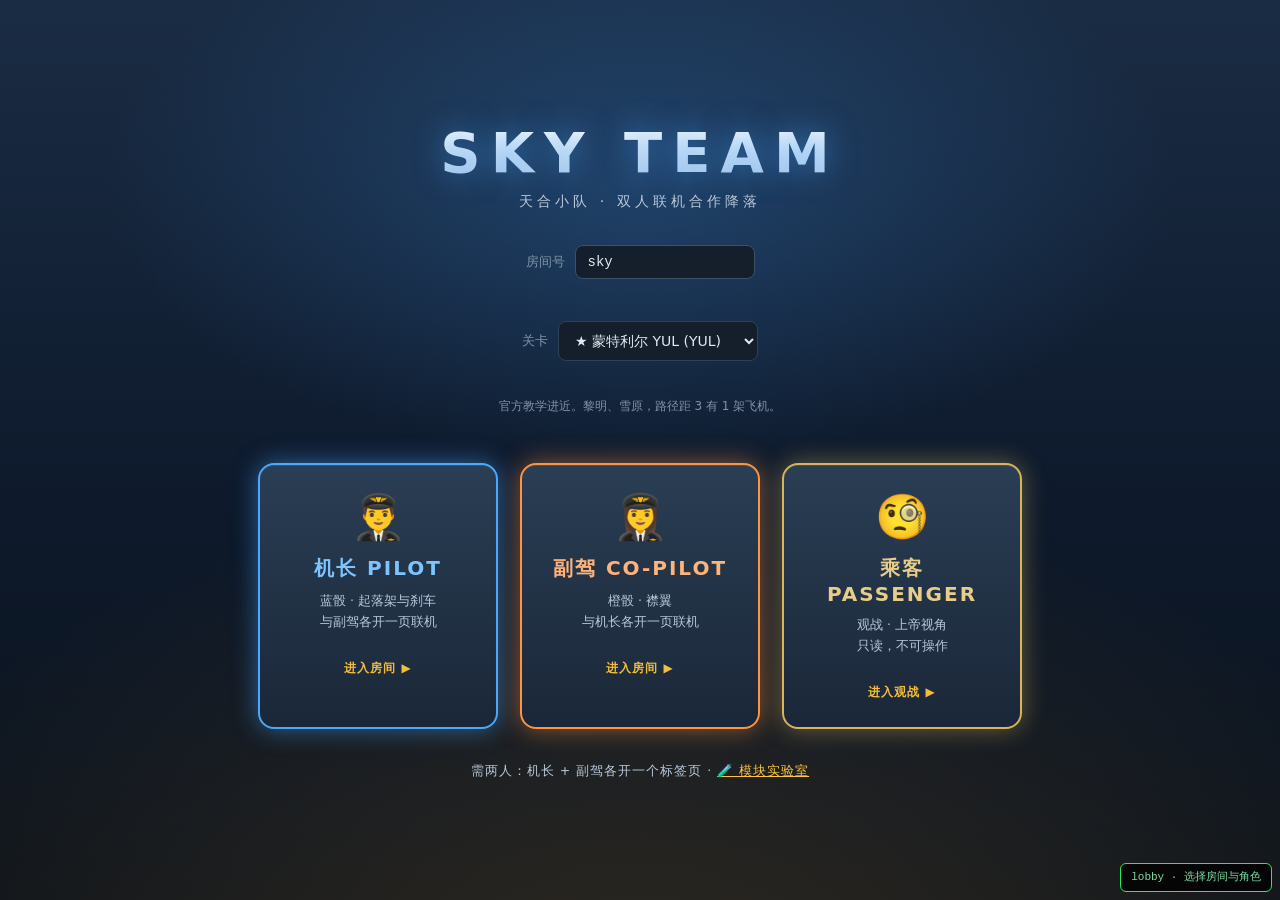
==== index.html @ fea075f3 "修复咖啡修正按钮换行，新增各模块 UI 预览页 咖啡预览条改为 flex 同行布局；test/modules 提供 9 个模块预留预览与索引，航道测试迁入 traffic 页面。  Co-author" ====
<!DOCTYPE html>
<html lang="zh-CN">
<head>
<meta charset="UTF-8">
<meta name="viewport" content="width=device-width, initial-scale=1.0">
<title>天合小队 Sky Team · Web 联机</title>
<style>
  /* ============================================================
     天合小队 Sky Team —— 驾驶舱仪表风格（深色）
     ============================================================ */
  * { box-sizing: border-box; margin: 0; padding: 0; }
  :root {
    --bg0: #0c141d;          /* 页面底色 */
    --bg1: #141f2b;          /* 面板底色 */
    --bg2: #1b2a39;          /* 凹槽/仪表底 */
    --bg3: #243545;          /* 凸起 */
    --edge: #2e4155;         /* 面板边框 */
    --edge-hi: #3c5269;
    --text: #dfe9f2;
    --dim: #8193a5;
    --blue: #4aa8ff;   --blue-glow: rgba(74,168,255,.45);
    --orange: #ff9440; --orange-glow: rgba(255,148,64,.45);
    --green: #3ddc84;  --green-glow: rgba(61,220,132,.5);
    --red: #ff5a5a;    --red-glow: rgba(255,90,90,.45);
    --amber: #ffc53d;
    --sky: #2f6fb2; --ground: #7a5c33;
    --mono: "SF Mono", "JetBrains Mono", Menlo, Consolas, "Courier New", monospace;
  }
  html, body { height: 100%; }
  body {
    font-family: system-ui, -apple-system, "PingFang SC", "Hiragino Sans GB", "Microsoft YaHei", sans-serif;
    background: radial-gradient(120% 90% at 50% 0%, #16222f 0%, var(--bg0) 60%);
    color: var(--text); min-width: 1220px; font-size: 14px; overflow: hidden;
  }
  #app { display: flex; flex-direction: column; height: 100vh; }

  button {
    font: inherit; cursor: pointer; border-radius: 8px; padding: 6px 12px;
    border: 1px solid var(--edge-hi); background: var(--bg3); color: var(--text);
    transition: filter .15s, box-shadow .15s;
  }
  button:hover { filter: brightness(1.12); }
  button:disabled { opacity: .4; cursor: not-allowed; }
  .btn-primary { background: linear-gradient(180deg, #3b5c80, #28405c); border-color: #4d7aab; box-shadow: 0 0 8px rgba(74,168,255,.25); }
  .btn-ok { background: linear-gradient(180deg, #1e6b44, #154d30); border-color: #2ea86b; box-shadow: 0 0 8px var(--green-glow); }
  .btn-warn { background: linear-gradient(180deg, #7a3d28, #5c2b1a); border-color: #b35a38; }

  /* ============ 开始界面 ============ */
  #lobby-screen .room-row {
    display: flex; align-items: center; gap: 10px; margin-bottom: 8px;
  }
  #lobby-screen .room-row label { color: var(--dim); font-size: 13px; }
  #lobby-screen .room-row input {
    font: inherit; padding: 8px 12px; border-radius: 8px; border: 1px solid var(--edge-hi);
    background: var(--bg1); color: var(--text); width: 180px; font-family: var(--mono);
  }
  #lobby-screen {
    position: fixed; inset: 0; z-index: 100; display: flex; flex-direction: column;
    align-items: center; justify-content: center; gap: 34px;
    background:
      radial-gradient(60% 45% at 50% 20%, rgba(47,111,178,.4), transparent 70%),
      radial-gradient(120% 100% at 50% 115%, rgba(122,92,51,.35), transparent 60%),
      linear-gradient(180deg, #1a2c44 0%, #0e1a2c 55%, #0a1119 100%);
  }
  #lobby-screen .logo { text-align: center; user-select: none; }
  #lobby-screen .logo h1 {
    font-size: 56px; letter-spacing: 10px; font-weight: 900;
    color: #ffffff;
    background: linear-gradient(180deg, #ffffff, #9fc4e8);
    -webkit-background-clip: text; background-clip: text;
    -webkit-text-fill-color: transparent;
    text-shadow: 0 0 30px rgba(74,168,255,.5);
  }
  #lobby-screen .logo .sub { color: #b8c8da; letter-spacing: 4px; margin-top: 8px; font-size: 14px; }
  .role-cards { display: flex; gap: 22px; }
  .role-card {
    width: 240px; padding: 26px 20px; border-radius: 16px; text-align: center; cursor: pointer;
    background: linear-gradient(180deg, #2a3e54, #1a2738); border: 2px solid #4a6680;
    box-shadow: inset 0 1px 0 rgba(255,255,255,.1), 0 12px 30px rgba(0,0,0,.5);
    transition: transform .15s, border-color .15s, box-shadow .15s;
  }
  .role-card:hover { transform: translateY(-4px); }
  .role-card.pilot { border-color: var(--blue); box-shadow: 0 0 24px rgba(74,168,255,.5), inset 0 1px 0 rgba(255,255,255,.1); }
  .role-card.copilot { border-color: var(--orange); box-shadow: 0 0 24px rgba(255,148,64,.5), inset 0 1px 0 rgba(255,255,255,.1); }
  .role-card.passenger { border-color: #d8b45a; box-shadow: 0 0 24px rgba(216,180,90,.45), inset 0 1px 0 rgba(255,255,255,.1); }
  .role-card .icon { font-size: 44px; margin-bottom: 12px; }
  .role-card .rname { font-size: 20px; font-weight: 800; letter-spacing: 2px; }
  .role-card.pilot .rname { color: #7cc4ff; } .role-card.copilot .rname { color: #ffb27a; } .role-card.passenger .rname { color: #e8cd8a; }
  .role-card .duty { font-size: 12.5px; color: #b8c8da; margin-top: 8px; line-height: 1.7; min-height: 58px; }
  .role-card .enter { margin-top: 12px; font-size: 12px; color: var(--amber); opacity: .95; letter-spacing: 1px; font-weight: 700; }
  #lobby-screen .tip { color: #b8c8da; font-size: 12.5px; letter-spacing: 1px; }
  .err-box {
    position: fixed; left: 20px; right: 20px; bottom: 20px; z-index: 400;
    background: #3a1a1a; border: 2px solid #ff5a5a; color: #ffe2e2; border-radius: 10px;
    padding: 14px 18px; font-family: var(--mono); font-size: 13px; line-height: 1.6;
    box-shadow: 0 8px 24px rgba(0,0,0,.6);
  }

  /* ============ 顶栏 ============ */
  header.topbar {
    display: flex; align-items: center; gap: 8px; flex-wrap: wrap;
    padding: 6px 12px; background: linear-gradient(180deg, var(--bg2), var(--bg1));
    border-bottom: 2px solid var(--edge); position: relative; z-index: 5;
  }
  header.topbar h1 { font-size: 15px; letter-spacing: 2px; margin-right: 6px; }
  header.topbar h1 small { font-weight: normal; color: var(--dim); font-size: 11px; margin-left: 6px; letter-spacing: 0; }
  .chip {
    display: inline-flex; align-items: center; gap: 5px;
    background: var(--bg2); border: 1px solid var(--edge); border-radius: 6px;
    padding: 2px 9px; font-size: 12.5px; white-space: nowrap; color: var(--dim);
  }
  .chip b { font-size: 14px; color: var(--text); font-family: var(--mono); }
  .chip .warn { color: var(--red); }
  .id-switch { display: flex; gap: 4px; margin-left: auto; }
  .id-switch button { padding: 3px 10px; font-size: 12px; border-radius: 6px; }
  .id-switch button.active { box-shadow: 0 0 10px var(--blue-glow); border-color: var(--blue); color: var(--blue); font-weight: 700; }
  .id-switch button.active.co { box-shadow: 0 0 10px var(--orange-glow); border-color: var(--orange); color: var(--orange); }
  .id-switch button.active.pa { box-shadow: 0 0 10px rgba(216,180,90,.4); border-color: #d8b45a; color: #e8cd8a; }

  /* ============ 主区域 ============ */
  main { flex: 1; display: flex; gap: 10px; padding: 10px; min-height: 0; }
  .panel {
    width: 318px; min-width: 318px; border-radius: 14px; overflow-y: auto;
    background: linear-gradient(180deg, var(--bg2), var(--bg1));
    border: 1px solid var(--edge); box-shadow: inset 0 1px 0 rgba(255,255,255,.05), 0 4px 16px rgba(0,0,0,.35);
    padding: 12px; display: flex; flex-direction: column; gap: 9px;
  }
  .panel h2 { font-size: 14px; display: flex; align-items: center; gap: 8px; letter-spacing: 1px; }
  .panel.pilot { border-top: 3px solid var(--blue); }
  .panel.copilot { border-top: 3px solid var(--orange); }
  .panel.pilot h2 { color: var(--blue); } .panel.copilot h2 { color: var(--orange); }
  .role-tag { font-size: 11px; color: var(--dim); font-weight: normal; }
  .subduty { font-size: 11px; color: var(--dim); margin-top: -4px; }

  /* ============ 骰子 ============ */
  .dice-row { display: flex; gap: 8px; align-items: center; }
  .dice-well {
    background: var(--bg1); border: 1px solid var(--edge); border-radius: 10px;
    padding: 8px; display: flex; flex-direction: column; gap: 6px;
    box-shadow: inset 0 2px 6px rgba(0,0,0,.5);
  }
  .die {
    width: 44px; height: 44px; border-radius: 10px;
    background: linear-gradient(145deg, #fdfdfd, #cfd5dd);
    box-shadow: inset 0 -4px 7px rgba(0,0,0,.22), 0 4px 10px rgba(0,0,0,.5);
    display: grid; grid-template-columns: repeat(3, 1fr); grid-template-rows: repeat(3, 1fr);
    padding: 6px; position: relative;
  }
  .die.pilot { border: 2px solid var(--blue); box-shadow: inset 0 -4px 7px rgba(0,0,0,.22), 0 0 12px var(--blue-glow); }
  .die.copilot { border: 2px solid var(--orange); box-shadow: inset 0 -4px 7px rgba(0,0,0,.22), 0 0 12px var(--orange-glow); }
  .die.blank { border: 2px dashed #3a4d61; background: linear-gradient(145deg, #223140, #18232f); box-shadow: inset 0 2px 8px rgba(0,0,0,.6); }
  .die.used {
    opacity: 0.42; filter: grayscale(0.9);
    cursor: not-allowed; pointer-events: none;
    border: 2px solid #3a4d61 !important;
    background: linear-gradient(145deg, #2a323c, #1c242e) !important;
    box-shadow: inset 0 2px 8px rgba(0,0,0,.55) !important;
  }
  .die.used .pip { background: #6a7a8a !important; opacity: 0.75; }
  .die.used.selected { outline: none; }
  .die.selected { outline: 3px solid var(--amber); outline-offset: 2px; }
  .die .pip { width: 7px; height: 7px; border-radius: 50%; background: var(--ink, #1a2b3c); align-self: center; justify-self: center; }
  .die.pilot .pip { background: #1d63c8; } .die.copilot .pip { background: #c2550a; }
  .die .q { align-self: center; justify-self: center; color: #5a6e82; font-weight: bold; font-size: 16px; }
  .die .lock { align-self: center; justify-self: center; font-size: 16px; }
  .dice-actions { display: flex; gap: 6px; flex-wrap: wrap; }
  .hide-banner {
    font-size: 11px; color: var(--dim); background: var(--bg1);
    border: 1px dashed var(--edge); border-radius: 6px; padding: 6px 8px; text-align: center;
  }
  .hide-banner.you { color: var(--amber); border-color: #6b5826; }
  .hide-banner.coffee-preview {
    display: flex; align-items: center; justify-content: space-between; gap: 8px;
    text-align: left; flex-wrap: nowrap; border-color: #6b5826; color: #ffc53d;
  }
  .hide-banner.coffee-preview .coffee-preview-text { flex: 1; min-width: 0; line-height: 1.4; }
  .hide-banner.coffee-preview .coffee-preview-actions {
    display: inline-flex; align-items: center; gap: 4px; flex-shrink: 0;
  }
  .hide-banner.coffee-preview button {
    font: inherit; font-size: 11px; line-height: 1.2; padding: 3px 8px; border-radius: 4px;
    border: 1px solid var(--edge); background: var(--bg3); color: var(--text); cursor: pointer; white-space: nowrap;
  }
  .hide-banner.coffee-preview button:hover { filter: brightness(1.12); }

  /* ============ 槽位 ============ */
  .slot {
    border: 2px dashed #3a4d61; border-radius: 10px; padding: 6px 9px;
    display: flex; justify-content: space-between; align-items: center; gap: 8px;
    min-height: 48px; cursor: pointer; background: var(--bg2); transition: all .12s;
  }
  .slot:hover:not(.disabled):not(.filled) { border-color: #5d7a99; }
  .slot.mandatory {
    border: 2px solid #7a2f2f;
    background: repeating-linear-gradient(-45deg, rgba(255,90,90,.13) 0 7px, transparent 7px 14px), var(--bg2);
    box-shadow: inset 0 0 12px rgba(255,90,90,.12);
  }
  .slot.filled { border-style: solid; border-color: var(--edge-hi); background: var(--bg3); cursor: default; box-shadow: 0 0 10px rgba(0,0,0,.25); }
  .slot.disabled { opacity: .35; cursor: not-allowed; }
  .slot .s-name { font-weight: 600; font-size: 13px; }
  .slot .s-name .val-lim { color: var(--dim); font-weight: normal; font-size: 10.5px; margin-left: 4px; }
  .slot .s-name .tag-mand { color: var(--red); font-size: 9.5px; border: 1px solid rgba(255,90,90,.5); border-radius: 3px; padding: 0 4px; margin-left: 4px; letter-spacing: .5px; }
  .slot .s-status { font-size: 11px; color: var(--dim); }
  .slot .s-status.on { color: var(--green); font-weight: 700; text-shadow: 0 0 8px var(--green-glow); }
  .slot .s-die { display: flex; gap: 4px; align-items: center; }
  .slot .s-die .v { font-weight: 800; font-size: 16px; width: 26px; text-align: center; font-family: var(--mono); }
  .slot-group { display: grid; grid-template-columns: 1fr 1fr; gap: 6px; }
  .slot-group .slot {
    flex-direction: column; align-items: stretch; gap: 4px;
    min-height: 52px; padding: 5px 7px;
  }
  .slot-group .slot .slot-head {
    display: flex; align-items: center; justify-content: space-between; gap: 4px; min-width: 0;
  }
  .slot-group .slot .s-name { font-size: 11.5px; white-space: nowrap; overflow: hidden; text-overflow: ellipsis; }
  .slot-group .slot .s-die { justify-content: center; }
  .slot .slot-head { display: flex; align-items: center; gap: 7px; flex: 1; min-width: 0; }

  /* 拨杆开关（起落架/襟翼/刹车激活状态） */
  .lever { width: 34px; height: 16px; background: #1d2c3c; border-radius: 4px; position: relative; border: 1px solid var(--edge); flex: none; display: inline-flex; align-items: center; justify-content: center; font-size: 10px; font-weight: 800; }
  .lever::after { content: ""; position: absolute; left: 50%; top: 1px; width: 5px; height: 12px; background: #b9c6d4; transform: translateX(-50%); border-radius: 2px; }
  .lever.on { background: #0f3a26; border-color: #2ea86b; box-shadow: 0 0 10px var(--green-glow), inset 0 0 4px rgba(61,220,132,.3); }
  .lever.on::after { background: var(--green); box-shadow: 0 0 6px var(--green-glow); }

  /* ============ 中央仪表区 ============ */
  .center { flex: 1; display: flex; flex-direction: column; gap: 9px; overflow-y: auto; min-width: 0; }
  .card {
    background: linear-gradient(180deg, var(--bg2), var(--bg1));
    border: 1px solid var(--edge); border-radius: 12px; padding: 9px 13px;
    box-shadow: inset 0 1px 0 rgba(255,255,255,.05), 0 3px 12px rgba(0,0,0,.3);
  }
  .card h3 { font-size: 11.5px; color: var(--dim); margin-bottom: 6px; letter-spacing: 2px; text-transform: uppercase; }

  /* 阶段横幅 */
  .banner { display: flex; align-items: center; gap: 10px; flex-wrap: wrap; border-left: 4px solid var(--blue); }
  .banner.warn { border-left-color: var(--red); }
  .banner .phase { font-size: 14.5px; font-weight: 700; flex: 1; }
  .banner .phase .sub { font-weight: normal; font-size: 12px; color: var(--dim); display: block; margin-top: 1px; }
  .banner .actions { display: flex; gap: 8px; }

  /* 姿态指示器（人工水平仪） */
  .ai-wrap { display: flex; align-items: center; gap: 18px; }
  .ai {
    width: 128px; height: 128px; border-radius: 50%; position: relative; overflow: hidden; flex: none;
    border: 3px solid #3d5a77; background: #000;
    box-shadow: inset 0 0 18px rgba(0,0,0,.85), 0 0 0 1px #0c141d, 0 0 14px rgba(0,0,0,.6);
  }
  .ai .ai-inner { position: absolute; inset: -20%; transition: transform .35s; }
  .ai .ai-sky { position: absolute; left: 0; right: 0; top: 0; height: 50%; background: linear-gradient(180deg, #2e6db0, #4780c0); }
  .ai .ai-gnd { position: absolute; left: 0; right: 0; bottom: 0; height: 50%; background: linear-gradient(180deg, #6d5430, #8a6a3f); }
  .ai .ai-hz { position: absolute; left: 0; right: 0; top: 50%; height: 3px; background: #fff; margin-top: -1.5px; box-shadow: 0 0 6px rgba(255,255,255,.8); }
  .ai .ai-scale { position: absolute; left: 0; right: 0; top: 50%; height: 0; }
  .ai .ai-scale i { position: absolute; width: 2px; height: 9px; background: #fff; top: -4px; }
  .ai .ai-plane { position: absolute; inset: 0; z-index: 3; display: flex; align-items: center; justify-content: center; }
  .ai .ai-plane .w { position: relative; width: 58px; height: 12px; background: linear-gradient(180deg,#f5f8fb,#b9c6d4); border-radius: 6px; box-shadow: 0 2px 6px rgba(0,0,0,.6); }
  .ai .ai-plane .w::before { content: ""; position: absolute; left: 50%; transform: translateX(-50%); bottom: 100%; width: 4px; height: 12px; background: #f5f8fb; border-radius: 2px; }
  .ai .ai-plane .w::after { content: ""; position: absolute; left: 50%; transform: translateX(-50%); top: 100%; width: 10px; height: 8px; background: #f5f8fb; clip-path: polygon(0 0, 100% 0, 50% 100%); }
  .ai .ai-marks { position: absolute; inset: 0; border-radius: 50%; z-index: 2; box-shadow: inset 0 0 0 2px rgba(0,0,0,.4); }
  .ai .ai-marks::before, .ai .ai-marks::after {
    content: ""; position: absolute; width: 8px; height: 8px; background: var(--red); border-radius: 50%; top: 8px;
  }
  .ai .ai-marks::before { left: 10px; } .ai .ai-marks::after { right: 10px; }
  .ai-read { font-family: var(--mono); }
  .ai-read .big { font-size: 34px; font-weight: 700; color: var(--text); text-shadow: 0 0 12px rgba(74,168,255,.5); line-height: 1; }
  .ai-read .big.danger { color: var(--red); text-shadow: 0 0 12px var(--red-glow); }
  .ai-read .lbl { font-size: 10.5px; color: var(--dim); letter-spacing: 2px; margin-top: 2px; }
  .ai-read .bar { width: 120px; height: 8px; background: linear-gradient(90deg, #3a1616, #3a3a16 45%, #163a26); border: 1px solid var(--edge); border-radius: 4px; margin: 8px 0 2px; position: relative; }
  .ai-read .bar i { position: absolute; top: -3px; width: 3px; height: 14px; background: #fff; left: 50%; transition: left .3s; }

  /* 空气动力学条 */
  .aero-box { position: relative; height: 30px; background: var(--bg1); border-radius: 6px; border: 1px solid var(--edge); margin-top: 6px; box-shadow: inset 0 2px 5px rgba(0,0,0,.5); }
  .aero-box .tick { position: absolute; top: 0; bottom: 0; width: 1px; background: rgba(223,233,242,.16); }
  .aero-box .tick span { position: absolute; top: 2px; left: 3px; font-size: 9.5px; color: var(--dim); font-family: var(--mono); }
  .aero-mark { position: absolute; top: -5px; width: 6px; height: 40px; border-radius: 2px; transition: left .3s; box-shadow: 0 0 10px currentColor; }
  .aero-mark.blue { background: var(--blue); color: var(--blue-glow); }
  .aero-mark.orange { background: var(--orange); color: var(--orange-glow); }
  .aero-zone { position: absolute; top: 0; bottom: 0; border-radius: 4px; background: rgba(74,168,255,.14); transition: left .3s, width .3s; }
  .aero-legend { display: flex; gap: 14px; font-size: 11px; color: var(--dim); margin-top: 4px; flex-wrap: wrap; }
  .aero-legend b { color: var(--text); font-family: var(--mono); }

  /* 进近轨道 */
  .approach-row { display: flex; gap: 4px; position: relative; }
  .app-cell {
    flex: 1; height: 54px; border: 1px solid var(--edge); border-radius: 8px;
    display: flex; align-items: center; justify-content: center; position: relative;
    background: var(--bg1); font-size: 11px; color: var(--dim); box-shadow: inset 0 2px 5px rgba(0,0,0,.4);
  }
  .app-cell .cell-no { font-size: 10px; position: absolute; top: 3px; left: 5px; color: var(--dim); font-family: var(--mono); }
  .app-cell.has-icons::after { content: none !important; }
  .app-cell .app-icons { display: flex; flex-direction: column; align-items: center; justify-content: center; gap: 0; line-height: 1; z-index: 1; }
  .app-cell .app-icon { font-size: 16px; line-height: 1; }
  .app-cell .me-icon { font-size: 17px; filter: drop-shadow(0 0 6px rgba(74,168,255,.9)); }
  .app-cell .traffic-icon { filter: drop-shadow(0 0 4px rgba(255,90,90,.8)); }
  .app-cell .traffic-badge {
    font-size: 9px; font-family: var(--mono); font-weight: 800; color: #ffb4b4;
    background: rgba(58,26,26,.85); padding: 0 4px; border-radius: 4px; margin-top: 1px;
  }
  .app-cell.plane { background: radial-gradient(circle at 50% 55%, rgba(255,90,90,.28), transparent 70%), var(--bg1); border-color: #7a2f2f; }
  .app-cell.plane:not(.has-icons)::after { content: "🛩"; font-size: 17px; filter: drop-shadow(0 0 4px rgba(255,90,90,.8)); }
  .app-cell.me { border: 2px solid var(--blue); background: radial-gradient(circle at 50% 55%, rgba(74,168,255,.3), transparent 70%), var(--bg1); }
  .app-cell.me:not(.has-icons)::after { content: "✈️"; font-size: 18px; filter: drop-shadow(0 0 6px rgba(74,168,255,.9)); }
  .app-cell.traffic-here {
    border-color: #c45a5a;
    background:
      radial-gradient(circle at 35% 45%, rgba(74,168,255,.22), transparent 55%),
      radial-gradient(circle at 65% 55%, rgba(255,90,90,.25), transparent 55%),
      var(--bg1);
    box-shadow: inset 0 0 0 1px rgba(255,197,61,.35), 0 0 10px rgba(255,90,90,.2);
  }
  .app-cell.traffic-multi { border-color: #9a3a3a; }
  .app-cell.airport { background: radial-gradient(circle at 50% 70%, rgba(61,220,132,.25), transparent 75%), var(--bg1); border-color: #1f7a48; }
  .app-cell.airport::after { content: "🛬"; font-size: 17px; }
  .app-cell.airport::before {
    content: ""; position: absolute; bottom: 4px; left: 8px; right: 8px; height: 3px;
    background: repeating-linear-gradient(90deg, var(--amber) 0 6px, transparent 6px 12px);
    border-radius: 2px;
  }
  .app-cell.waiting { box-shadow: inset 0 0 0 2px var(--amber), 0 0 12px rgba(255,197,61,.35); }

  /* 高度轨 */
  .alt-row { display: flex; gap: 4px; }
  .alt-cell { flex: 1; height: 26px; border: 1px solid var(--edge); border-radius: 5px; display: flex; align-items: center; justify-content: center; font-size: 11px; color: var(--dim); background: var(--bg1); font-family: var(--mono); box-shadow: inset 0 2px 4px rgba(0,0,0,.4); }
  .alt-cell.cur { background: linear-gradient(180deg, #3b5c80, #28405c); color: #fff; font-weight: 700; box-shadow: 0 0 10px rgba(74,168,255,.4); }

  /* 日志 */
  .log { max-height: 130px; overflow-y: auto; font-size: 12px; line-height: 1.7; }
  .log .log-item { border-bottom: 1px dashed rgba(46,65,85,.7); padding: 2px 0; color: var(--text); }
  .log .log-item.lose { color: var(--red); font-weight: 600; }
  .log .log-item.win { color: var(--green); font-weight: 700; }
  .log .log-item .rd { color: var(--dim); margin-right: 6px; font-size: 10.5px; font-family: var(--mono); }

  /* 揭示区 */
  .reveal-grid { display: grid; grid-template-columns: 1fr 1fr; gap: 10px; }
  .reveal-col { border: 1px solid var(--edge); border-radius: 10px; padding: 8px 10px; background: var(--bg1); }
  .reveal-col h4 { font-size: 12.5px; margin-bottom: 6px; }
  .reveal-col.pilot h4 { color: var(--blue); } .reveal-col.copilot h4 { color: var(--orange); }
  .r-slot { display: flex; justify-content: space-between; align-items: center; padding: 3px 0; border-bottom: 1px dashed rgba(46,65,85,.7); font-size: 13px; }
  .r-slot:last-child { border-bottom: none; }
  .r-slot .rv { display: flex; align-items: center; gap: 6px; font-weight: 700; font-family: var(--mono); font-size: 15px; }
  .r-slot .rv button { padding: 0 7px; font-size: 12px; line-height: 20px; font-family: system-ui, sans-serif; }
  .r-slot .rv .mod { color: var(--amber); }
  .r-slot .empty { color: #45576a; }

  /* 终局 */
  .final { text-align: center; padding: 16px; }
  .final h2 { font-size: 24px; margin-bottom: 8px; letter-spacing: 2px; }
  .final.win { border-color: #1f7a48; box-shadow: 0 0 24px rgba(61,220,132,.25); }
  .final.win h2 { color: var(--green); text-shadow: 0 0 16px var(--green-glow); }
  .final.lose { border-color: #7a2f2f; box-shadow: 0 0 24px rgba(255,90,90,.2); }
  .final.lose h2 { color: var(--red); text-shadow: 0 0 16px var(--red-glow); }
  .final .reason { color: var(--dim); margin-bottom: 10px; }
  .final .stats { display: flex; gap: 16px; justify-content: center; margin-bottom: 12px; font-size: 13px; color: var(--text); }
  .final .stats span { background: var(--bg2); border: 1px solid var(--edge); border-radius: 6px; padding: 3px 10px; font-family: var(--mono); }

  /* 规则弹窗 */
  .modal-mask { position: fixed; inset: 0; background: rgba(5,10,16,.7); display: none; align-items: center; justify-content: center; z-index: 200; }
  .modal-mask.show { display: flex; }
  .modal { background: linear-gradient(180deg, #1b2a39, #131e2a); border: 1px solid var(--edge-hi); border-radius: 14px; max-width: 660px; width: 92%; max-height: 84vh; overflow-y: auto; padding: 18px 22px; box-shadow: 0 20px 60px rgba(0,0,0,.6); }
  .modal h2 { margin-bottom: 10px; font-size: 18px; color: var(--text); }
  .modal h4 { margin: 12px 0 4px; color: var(--blue); }
  .modal p, .modal li { font-size: 13.5px; line-height: 1.75; color: #c3d0dd; }
  .modal ul { padding-left: 20px; }
  .modal .close-x { float: right; border: none; background: none; font-size: 20px; color: var(--dim); }
  .modal .diff { background: var(--bg1); border-radius: 8px; padding: 8px 12px; font-size: 12.5px; color: var(--dim); }
  .modal code { color: var(--amber); }

  .stamp { font-size: 11px; color: #45576a; text-align: center; padding: 4px 0 8px; }

  /* v0.3.5 视觉强化 */
  .app-cell { transition: background .35s ease, border-color .35s ease, transform .35s ease, box-shadow .35s ease !important; }
  .app-cell.plane { animation: planePulse 1.6s ease-in-out infinite !important; }
  @keyframes planePulse { 0%,100% { box-shadow: inset 0 2px 5px rgba(0,0,0,.4), 0 0 0 rgba(255,90,90,0); } 50% { box-shadow: inset 0 2px 5px rgba(0,0,0,.4), 0 0 12px rgba(255,90,90,.35); } }

  /* ============ 联机 / 等待 / 提示（v0.3） ============ */
  .panel.highlight { box-shadow: 0 0 20px rgba(74,168,255,.45), inset 0 1px 0 rgba(255,255,255,.05); }
  .panel.highlight.co { box-shadow: 0 0 20px rgba(255,148,64,.45), inset 0 1px 0 rgba(255,255,255,.05); }
  #toast {
    position: fixed; top: 58px; left: 50%; transform: translateX(-50%) translateY(-16px);
    background: rgba(10,18,28,.96); border: 1px solid var(--edge-hi); color: var(--text);
    padding: 9px 18px; border-radius: 10px; font-size: 13.5px; z-index: 300;
    opacity: 0; pointer-events: none; transition: all .25s; box-shadow: 0 8px 24px rgba(0,0,0,.5);
  }
  #toast.show { opacity: 1; transform: translateX(-50%) translateY(0); }
  .waiting-card { text-align: center; padding: 26px 18px; }
  .waiting-card .big { font-size: 20px; font-weight: 800; margin-bottom: 12px; }
  .waiting-card .sub { color: var(--dim); font-size: 13px; line-height: 1.9; }
  .waiting-card .url {
    background: var(--bg1); border: 1px dashed var(--edge-hi); border-radius: 8px;
    padding: 10px 14px; font-family: var(--mono); font-size: 12.5px; color: var(--blue);
    word-break: break-all; margin: 12px 0; user-select: all;
  }
  .room-row select {
    flex: 1; min-width: 0; background: var(--bg1); border: 1px solid var(--edge);
    border-radius: 8px; color: var(--text); font: inherit; padding: 10px 12px;
  }
  .room-row select:focus { outline: none; border-color: var(--blue); }
  .scenario-hint { font-size: 12px; color: var(--dim); margin: -6px 0 14px 0; line-height: 1.5; }
</style>
</head>
<body>
<div id="app">

  <!-- ============ 联机大厅 ============ -->
  <div id="lobby-screen">
    <div class="logo">
      <h1>SKY&nbsp;TEAM</h1>
      <div class="sub">天合小队 · 双人联机合作降落</div>
    </div>
    <div class="room-row">
      <label for="room-input">房间号</label>
      <input id="room-input" type="text" value="sky" maxlength="32" placeholder="sky">
    </div>
    <div class="room-row">
      <label for="scenario-select">关卡</label>
      <select id="scenario-select" aria-label="选择关卡"></select>
    </div>
    <p class="scenario-hint" id="scenario-hint"></p>
    <div class="role-cards">
      <div class="role-card pilot" data-join="pilot">
        <div class="icon">👨‍✈️</div>
        <div class="rname">机长 PILOT</div>
        <div class="duty">蓝骰 · 起落架与刹车<br>与副驾各开一页联机</div>
        <div class="enter">进入房间 ▶</div>
      </div>
      <div class="role-card copilot" data-join="copilot">
        <div class="icon">👩‍✈️</div>
        <div class="rname">副驾 CO-PILOT</div>
        <div class="duty">橙骰 · 襟翼<br>与机长各开一页联机</div>
        <div class="enter">进入房间 ▶</div>
      </div>
      <div class="role-card passenger" data-join="passenger">
        <div class="icon">🧐</div>
        <div class="rname">乘客 PASSENGER</div>
        <div class="duty">观战 · 上帝视角<br>只读，不可操作</div>
        <div class="enter">进入观战 ▶</div>
      </div>
    </div>
    <div class="tip">需两人：机长 + 副驾各开一个标签页 · <a href="/test/module-lab.html" style="color:var(--amber)">🧪 模块实验室</a></div>
  </div>

  <!-- 兼容旧 id（隐藏） -->
  <div id="start-screen" style="display:none"></div>

  <!-- ============ 游戏界面 ============ -->
  <header class="topbar" id="topbar" style="display:none">
    <button onclick="UI.leaveRoom()" title="离开房间">◀</button>
    <h1>🛫 天合小队 <small>Sky Team · 联机</small></h1>
    <span class="chip">房间 <b id="chip-room">sky</b></span>
    <span class="chip" id="chip-scenario-wrap">关卡 <b id="chip-scenario">—</b></span>
    <span class="chip">轮次 <b id="chip-round">1/7</b></span>
    <span class="chip">高度 <b id="chip-alt">7</b></span>
    <span class="chip">距机场 <b id="chip-dist">6</b></span>
    <span class="chip">姿态 <b id="chip-axis">0</b></span>
    <span class="chip">刹车值 <b id="chip-brake">2</b></span>
    <span class="chip">☕ <b id="chip-coffee">0/3</b></span>
    <span class="chip" id="mode-tag">联机</span>
    <span class="chip" id="peer-chip" style="display:none"></span>
    <span class="chip">🔄 <b id="chip-reroll">0</b></span>
    <button class="btn-rule" onclick="UI.openRules()">📖 规则</button>
  </header>

  <main style="display:none">
    <section class="panel pilot" id="panel-pilot"></section>
    <section class="center" id="center"></section>
    <section class="panel copilot" id="panel-copilot"></section>
  </main>
</div>

<!-- 规则弹窗 -->
<div class="modal-mask" id="rules-mask">
  <div class="modal">
    <button class="close-x" onclick="UI.closeRules()">✕</button>
    <h2>📖 天合小队 · 规则说明</h2>
    <p>双人<b>联机</b>合作桌游。机长与副驾各开一个页面，在 7 轮内把客机安全降落。核心张力：<b>掷骰之后禁止交流具体点数</b>，只能靠放置位置和顺序传递信息。乘客位为观战（只读）。</p>
    <h4>每轮流程</h4>
    <ul>
      <li><b>策略讨论</b>：可公开讨论策略，但不能提骰子点数。</li>
      <li><b>掷骰</b>：各自秘密掷 4 个骰子（对方看不到点数）。</li>
      <li><b>放置</b>：轮流放骰子；<b>放置当下</b>可用 ☕ 修正该骰（±1/枚）。姿态/引擎第二颗放上即结算；每轮须在「姿态」「引擎」各放 1 颗。</li>
      <li><b>轮末</b>：8 颗放完后确认结算（降低高度等）。</li>
    </ul>
    <h4>槽位一览</h4>
    <ul>
      <li><b>姿态（强制）</b>：双方骰子比较，差值使水平仪向点数大的一方倾斜；到 ±3 即尾旋坠毁。终局必须完全水平（0）。</li>
      <li><b>引擎（强制）</b>：第二颗放上时，两骰之和 vs 蓝/橙标记——和 &lt; 蓝悬停；蓝~橙前进 1；≥ 橙前进 2。当前位置或路径上有飞机则撞机。到达机场后进入等待模式（再推进即坠毁）。</li>
      <li><b>无线电</b>：机长 1 槽、副驾 2 槽；任意点数。<b>1=当前位置，2=前方第一格</b>，放置当下清除该格飞机。</li>
      <li><b>集中精力</b>：放置获得 ☕（上限 3）；<b>放置任意骰时</b>可消耗 ☕ 修正该骰 ±1（不越 1~6，不循环）。</li>
      <li><b>起落架（机长）×4</b>：限 1/2、2/3、3/4、4/5，任意顺序；每激活蓝标记 +1（初始 5，满档 9）。</li>
      <li><b>襟翼（副驾）×4</b>：限 1/2→2/3→4/5→5/6 按序；每激活橙标记 +1（初始 9，与起落架独立）。</li>
      <li><b>刹车（机长）×3</b>：按序 2→4→6；每激活刹车值 +2（初始 2）。<b>着陆轮</b>（到机场且高度≤1）引擎和须 &lt; 刹车值。</li>
    </ul>
    <h4>轨道</h4>
    <ul>
      <li><b>航道</b>：从距离 6 推进到机场（0）。过早到达进入等待模式；高度与位置同步后进入着陆轮。</li>
      <li>终局：距离 = 0、姿态 = 0、起落架/襟翼全激活、无飞机、着陆轮速度 &lt; 刹车值 → 胜利。</li>
    </ul>
    <h4>其他</h4>
    <ul>
      <li><b>重掷标记</b>：高度轨 🔄 格（7、4）轮初自动收入供应；<b>轮内任意时刻</b>可消耗，双方重掷（放置阶段仅未用骰）。</li>
      <li>航道转弯：若场景配置了姿态要求，前进时经过格须满足（见航道说明）。</li>
      <li>碰撞：必须前进时，<b>当前位置</b>格上有飞机 → 撞机；仅<b>经过</b>前方有飞机的格（不停留）→ 存活。</li>
      <li>即时失败：姿态 ±3、撞机、冲出、等待模式推进、高度归零未到机场、航道转弯失败、着陆轮超速。</li>
    </ul>
    <div class="diff"><b>与原版差异</b>：仅 1 个训练场景可玩；蒙特利尔基础进近无转弯约束（其他机场通过场景 APPROACH_AXIS 配置）。</div>
  </div>
</div>


<script src="src/logic/game-logic.js"></script>
<script src="src/scenarios/scenario-registry.js"></script>
<script src="src/scenarios/module-registry.js"></script>
<script src="src/core/view-context.js"></script>
<script src="src/core/game-session.js"></script>
<script src="src/core/game-controller.js"></script>
<script src="src/widgets/placement-preview.js"></script>
<script src="src/widgets/phase-banner.js"></script>
<script src="src/widgets/attitude.js"></script>
<script src="src/widgets/engine-bar.js"></script>
<script src="src/widgets/equipment.js"></script>
<script src="src/widgets/approach.js"></script>
<script src="src/widgets/altitude.js"></script>
<script src="src/widgets/reveal.js"></script>
<script src="src/widgets/final.js"></script>
<script src="src/widgets/log.js"></script>
<script src="src/widgets/center-dashboard.js"></script>
<script src="src/widgets/player-panel.js"></script>
<script src="src/app.js"></script>
</body>
</html>
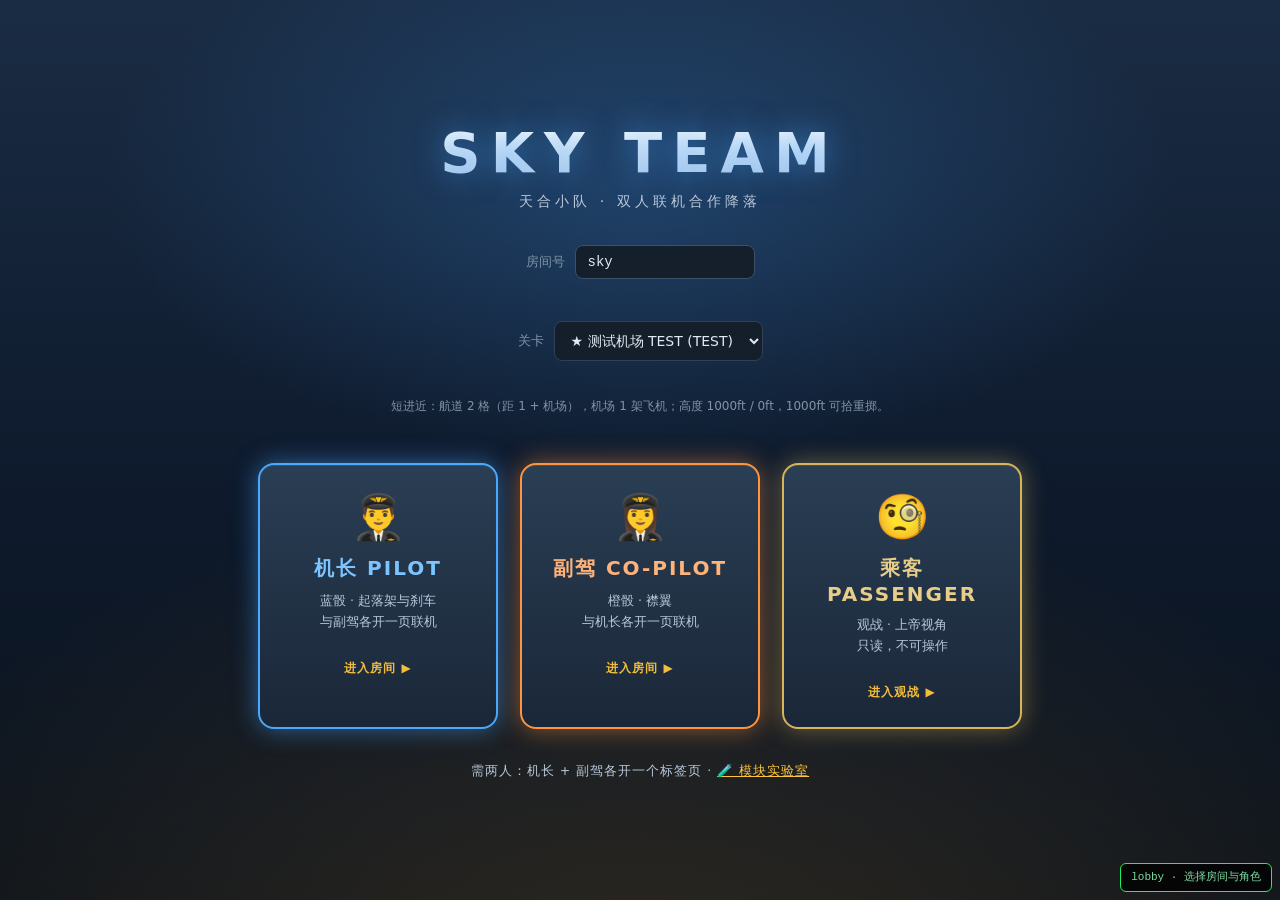
==== commit bed82e2d: "完善进近/高度轨 UI，抽离机场配置并修复驱离与重掷逻辑。 将航道与高度轨配置迁入 airport-tracks.js，新增测试机场与着陆轮实验室；修复无线电一次只清一架、重掷选骰与服务端参数，高度格" ====
--- a/index.html
+++ b/index.html
@@ -159,6 +159,7 @@
   .die.used .pip { background: #6a7a8a !important; opacity: 0.75; }
   .die.used.selected { outline: none; }
   .die.selected { outline: 3px solid var(--amber); outline-offset: 2px; }
+  .die.reroll-pick { outline: 3px solid var(--green); outline-offset: 2px; box-shadow: 0 0 10px rgba(61,220,132,.35); }
   .die .pip { width: 7px; height: 7px; border-radius: 50%; background: var(--ink, #1a2b3c); align-self: center; justify-self: center; }
   .die.pilot .pip { background: #1d63c8; } .die.copilot .pip { background: #c2550a; }
   .die .q { align-self: center; justify-self: center; color: #5a6e82; font-weight: bold; font-size: 16px; }
@@ -216,6 +217,48 @@
   .slot-group .slot .s-die { justify-content: center; }
   .slot .slot-head { display: flex; align-items: center; gap: 7px; flex: 1; min-width: 0; }
 
+  /* 中央 · 刹车 & 集中精力（对齐实体面板底栏） */
+  .brakes-board { padding-bottom: 11px; }
+  .brake-track {
+    display: flex; align-items: center; gap: 6px; flex-wrap: wrap;
+    padding: 6px 8px; margin-bottom: 8px;
+    background: var(--bg1); border: 1px solid var(--edge); border-radius: 8px;
+    font-size: 11px; color: var(--dim);
+  }
+  .brake-track-label { font-weight: 700; color: var(--red); letter-spacing: .5px; margin-right: 4px; }
+  .brake-tick {
+    min-width: 22px; text-align: center; padding: 2px 4px; border-radius: 4px;
+    font-family: var(--mono); font-size: 11px; border: 1px solid var(--edge); color: #5a6d82;
+  }
+  .brake-tick.past { border-color: #7a3a3a; color: #ffb4b4; background: rgba(255,90,90,.08); }
+  .brake-tick.cur { border-color: var(--red); color: #fff; background: rgba(255,90,90,.35); box-shadow: 0 0 8px rgba(255,90,90,.35); }
+  .brake-track-val { margin-left: auto; font-family: var(--mono); color: var(--text); }
+  .brake-track-val b { color: var(--red); }
+  .brake-slots-row {
+    display: grid; grid-template-columns: repeat(3, 1fr); gap: 6px; margin-bottom: 10px;
+  }
+  .brake-slots-row .slot { min-height: 58px; }
+  .concentration-block {
+    border-top: 1px dashed rgba(46,65,85,.75); padding-top: 10px; margin-top: 2px;
+  }
+  .concentration-label {
+    font-size: 11px; color: var(--dim); letter-spacing: 1px; margin-bottom: 6px; text-transform: uppercase;
+  }
+  .coffee-slots-row {
+    display: grid; grid-template-columns: repeat(3, 1fr); gap: 6px; margin-bottom: 6px;
+  }
+  .coffee-slots-row .slot {
+    border-style: dashed; min-height: 52px;
+    background: linear-gradient(135deg, rgba(74,168,255,.06) 0 50%, rgba(255,148,64,.06) 50% 100%);
+  }
+  .coffee-tokens { display: flex; align-items: center; gap: 6px; flex-wrap: wrap; padding: 0 2px; }
+  .coffee-token {
+    width: 28px; height: 28px; border-radius: 50%; border: 1px dashed var(--edge);
+    display: inline-flex; align-items: center; justify-content: center; font-size: 14px; opacity: .35;
+  }
+  .coffee-token.filled { opacity: 1; border-style: solid; border-color: var(--amber); background: rgba(255,197,61,.12); }
+  .coffee-token-hint { font-size: 10.5px; color: var(--dim); margin-left: 4px; }
+
   /* 拨杆开关（起落架/襟翼/刹车激活状态） */
   .lever { width: 34px; height: 16px; background: #1d2c3c; border-radius: 4px; position: relative; border: 1px solid var(--edge); flex: none; display: inline-flex; align-items: center; justify-content: center; font-size: 10px; font-weight: 800; }
   .lever::after { content: ""; position: absolute; left: 50%; top: 1px; width: 5px; height: 12px; background: #b9c6d4; transform: translateX(-50%); border-radius: 2px; }
@@ -266,6 +309,9 @@
   .ai-read .lbl { font-size: 10.5px; color: var(--dim); letter-spacing: 2px; margin-top: 2px; }
   .ai-read .bar { width: 120px; height: 8px; background: linear-gradient(90deg, #3a1616, #3a3a16 45%, #163a26); border: 1px solid var(--edge); border-radius: 4px; margin: 8px 0 2px; position: relative; }
   .ai-read .bar i { position: absolute; top: -3px; width: 3px; height: 14px; background: #fff; left: 50%; transition: left .3s; }
+  .ai-read .ai-side-hint { display: flex; justify-content: space-between; align-items: center; width: 120px; font-size: 9.5px; letter-spacing: 0; margin-top: 4px; }
+  .ai-read .ai-side-hint .ai-side.pilot { color: var(--blue); }
+  .ai-read .ai-side-hint .ai-side.copilot { color: var(--orange); }
 
   /* 空气动力学条 */
   .aero-box { position: relative; height: 30px; background: var(--bg1); border-radius: 6px; border: 1px solid var(--edge); margin-top: 6px; box-shadow: inset 0 2px 5px rgba(0,0,0,.5); }
@@ -278,49 +324,113 @@
   .aero-legend { display: flex; gap: 14px; font-size: 11px; color: var(--dim); margin-top: 4px; flex-wrap: wrap; }
   .aero-legend b { color: var(--text); font-family: var(--mono); }
 
+  /* 滑动轨道视窗（当前位置固定左窗，轨道随进度左移） */
+  .track-viewport {
+    position: relative;
+    overflow: hidden;
+    --track-gap: 4px;
+    --track-cells: 7;
+    --track-offset: 0;
+    --track-cell-w: calc((100% - (var(--track-cells) - 1) * var(--track-gap)) / var(--track-cells));
+  }
+  .track-window {
+    position: absolute;
+    left: 0;
+    top: 0;
+    bottom: 0;
+    width: var(--track-cell-w);
+    border: 2px solid var(--blue);
+    border-radius: 8px;
+    pointer-events: none;
+    z-index: 2;
+    box-shadow: 0 0 12px rgba(74,168,255,.45), inset 0 0 0 1px rgba(74,168,255,.25);
+  }
+  .track-row {
+    transition: transform .4s ease;
+    transform: translateX(calc(-1 * var(--track-offset) * (var(--track-cell-w) + var(--track-gap))));
+  }
+  .track-viewport .app-cell,
+  .track-viewport .alt-cell {
+    flex: 0 0 var(--track-cell-w);
+  }
+
   /* 进近轨道 */
   .approach-row { display: flex; gap: 4px; position: relative; }
   .app-cell {
     flex: 1; height: 54px; border: 1px solid var(--edge); border-radius: 8px;
     display: flex; align-items: center; justify-content: center; position: relative;
     background: var(--bg1); font-size: 11px; color: var(--dim); box-shadow: inset 0 2px 5px rgba(0,0,0,.4);
-  }
-  .app-cell .cell-no { font-size: 10px; position: absolute; top: 3px; left: 5px; color: var(--dim); font-family: var(--mono); }
-  .app-cell.has-icons::after { content: none !important; }
-  .app-cell .app-icons { display: flex; flex-direction: column; align-items: center; justify-content: center; gap: 0; line-height: 1; z-index: 1; }
+    overflow: visible;
+  }
+  .app-cell .traffic-float {
+    position: absolute; left: 50%; top: 50%; z-index: 5;
+    transform: translate(-50%, -50%);
+    display: flex; flex-direction: column; align-items: center; justify-content: center;
+    gap: 0; line-height: 1; pointer-events: none;
+    filter: drop-shadow(0 2px 5px rgba(0,0,0,.55));
+  }
   .app-cell .app-icon { font-size: 16px; line-height: 1; }
-  .app-cell .me-icon { font-size: 17px; filter: drop-shadow(0 0 6px rgba(74,168,255,.9)); }
-  .app-cell .traffic-icon { filter: drop-shadow(0 0 4px rgba(255,90,90,.8)); }
+  .app-cell .traffic-icon { font-size: 18px; }
   .app-cell .traffic-badge {
-    font-size: 9px; font-family: var(--mono); font-weight: 800; color: #ffb4b4;
-    background: rgba(58,26,26,.85); padding: 0 4px; border-radius: 4px; margin-top: 1px;
-  }
-  .app-cell.plane { background: radial-gradient(circle at 50% 55%, rgba(255,90,90,.28), transparent 70%), var(--bg1); border-color: #7a2f2f; }
-  .app-cell.plane:not(.has-icons)::after { content: "🛩"; font-size: 17px; filter: drop-shadow(0 0 4px rgba(255,90,90,.8)); }
-  .app-cell.me { border: 2px solid var(--blue); background: radial-gradient(circle at 50% 55%, rgba(74,168,255,.3), transparent 70%), var(--bg1); }
-  .app-cell.me:not(.has-icons)::after { content: "✈️"; font-size: 18px; filter: drop-shadow(0 0 6px rgba(74,168,255,.9)); }
-  .app-cell.traffic-here {
-    border-color: #c45a5a;
+    font-size: 9px; font-family: var(--mono); font-weight: 800; color: var(--dim);
+    background: rgba(20,30,42,.85); padding: 0 4px; border-radius: 4px; margin-top: 1px;
+  }
+  .app-cell.traffic-here { box-shadow: inset 0 0 0 1px rgba(255,197,61,.35); }
+  .app-cell.airport {
+    border-color: #1f7a48;
     background:
-      radial-gradient(circle at 35% 45%, rgba(74,168,255,.22), transparent 55%),
-      radial-gradient(circle at 65% 55%, rgba(255,90,90,.25), transparent 55%),
+      radial-gradient(circle at 50% 72%, rgba(61,220,132,.22), transparent 68%),
       var(--bg1);
-    box-shadow: inset 0 0 0 1px rgba(255,197,61,.35), 0 0 10px rgba(255,90,90,.2);
-  }
-  .app-cell.traffic-multi { border-color: #9a3a3a; }
-  .app-cell.airport { background: radial-gradient(circle at 50% 70%, rgba(61,220,132,.25), transparent 75%), var(--bg1); border-color: #1f7a48; }
-  .app-cell.airport::after { content: "🛬"; font-size: 17px; }
+    overflow: hidden;
+  }
+  .app-cell.airport::after {
+    content: "🏢";
+    position: absolute;
+    left: 50%;
+    top: 44%;
+    transform: translate(-50%, -50%);
+    font-size: 40px;
+    line-height: 1;
+    opacity: 0.42;
+    z-index: 0;
+    pointer-events: none;
+    filter: drop-shadow(0 0 10px rgba(61,220,132,.25));
+  }
   .app-cell.airport::before {
+    content: "";
+    position: absolute;
+    bottom: 4px;
+    left: 8px;
+    right: 8px;
+    height: 3px;
+    z-index: 2;
+    background: repeating-linear-gradient(90deg, var(--amber) 0 6px, transparent 6px 12px);
+    border-radius: 2px;
+  }
+  .app-cell.airport .traffic-float { top: 48%; z-index: 4; }
+  .app-cell.airport.has-traffic::after { opacity: 0.32; }
+  .app-cell.waiting { box-shadow: inset 0 0 0 2px var(--amber), 0 0 12px rgba(255,197,61,.35); }
+
+  /* 高度轨（方格尺寸与航道一致；边框色 = 该高度先手：6000 蓝、5000 橙…） */
+  .alt-row { display: flex; gap: 4px; }
+  .alt-cell {
+    flex: 1; height: 54px; border: 1px solid var(--edge); border-radius: 8px;
+    display: flex; align-items: center; justify-content: center; position: relative;
+    background: var(--bg1); font-size: 12px; color: var(--dim); font-family: var(--mono);
+    box-shadow: inset 0 2px 5px rgba(0,0,0,.4);
+  }
+  .alt-cell.pilot { border-color: var(--blue); }
+  .alt-cell.copilot { border-color: var(--orange); }
+  .alt-cell.landing { font-size: 18px; }
+  .alt-cell.landing::before {
     content: ""; position: absolute; bottom: 4px; left: 8px; right: 8px; height: 3px;
     background: repeating-linear-gradient(90deg, var(--amber) 0 6px, transparent 6px 12px);
     border-radius: 2px;
   }
-  .app-cell.waiting { box-shadow: inset 0 0 0 2px var(--amber), 0 0 12px rgba(255,197,61,.35); }
-
-  /* 高度轨 */
-  .alt-row { display: flex; gap: 4px; }
-  .alt-cell { flex: 1; height: 26px; border: 1px solid var(--edge); border-radius: 5px; display: flex; align-items: center; justify-content: center; font-size: 11px; color: var(--dim); background: var(--bg1); font-family: var(--mono); box-shadow: inset 0 2px 4px rgba(0,0,0,.4); }
-  .alt-cell.cur { background: linear-gradient(180deg, #3b5c80, #28405c); color: #fff; font-weight: 700; box-shadow: 0 0 10px rgba(74,168,255,.4); }
+  .alt-cell.current-alt {
+    z-index: 1;
+    box-shadow: inset 0 2px 5px rgba(0,0,0,.4), inset 0 0 0 1px var(--amber), 0 0 10px rgba(255,197,61,.35);
+  }
 
   /* 日志 */
   .log { max-height: 130px; overflow-y: auto; font-size: 12px; line-height: 1.7; }
@@ -367,9 +477,7 @@
   .stamp { font-size: 11px; color: #45576a; text-align: center; padding: 4px 0 8px; }
 
   /* v0.3.5 视觉强化 */
-  .app-cell { transition: background .35s ease, border-color .35s ease, transform .35s ease, box-shadow .35s ease !important; }
-  .app-cell.plane { animation: planePulse 1.6s ease-in-out infinite !important; }
-  @keyframes planePulse { 0%,100% { box-shadow: inset 0 2px 5px rgba(0,0,0,.4), 0 0 0 rgba(255,90,90,0); } 50% { box-shadow: inset 0 2px 5px rgba(0,0,0,.4), 0 0 12px rgba(255,90,90,.35); } }
+  .app-cell { transition: background .35s ease, border-color .35s ease, box-shadow .35s ease !important; }
 
   /* ============ 联机 / 等待 / 提示（v0.3） ============ */
   .panel.highlight { box-shadow: 0 0 20px rgba(74,168,255,.45), inset 0 1px 0 rgba(255,255,255,.05); }
@@ -482,11 +590,11 @@
     <h4>槽位一览</h4>
     <ul>
       <li><b>姿态（强制）</b>：双方骰子比较，差值使水平仪向点数大的一方倾斜；到 ±3 即尾旋坠毁。终局必须完全水平（0）。</li>
-      <li><b>引擎（强制）</b>：第二颗放上时，两骰之和 vs 蓝/橙标记——和 &lt; 蓝悬停；蓝~橙前进 1；≥ 橙前进 2。当前位置或路径上有飞机则撞机。到达机场后进入等待模式（再推进即坠毁）。</li>
+      <li><b>引擎（强制）</b>：第二颗放上时，两骰之和 vs 蓝/橙标记——和 &lt; 蓝悬停；蓝~橙（含等于橙）前进 1；&gt; 橙前进 2。当前位置或路径上有飞机则撞机。到达机场后进入等待模式（再推进即坠毁）。</li>
       <li><b>无线电</b>：机长 1 槽、副驾 2 槽；任意点数。<b>1=当前位置，2=前方第一格</b>，放置当下清除该格飞机。</li>
-      <li><b>集中精力</b>：放置获得 ☕（上限 3）；<b>放置任意骰时</b>可消耗 ☕ 修正该骰 ±1（不越 1~6，不循环）。</li>
-      <li><b>起落架（机长）×4</b>：限 1/2、2/3、3/4、4/5，任意顺序；每激活蓝标记 +1（初始 5，满档 9）。</li>
-      <li><b>襟翼（副驾）×4</b>：限 1/2→2/3→4/5→5/6 按序；每激活橙标记 +1（初始 9，与起落架独立）。</li>
+      <li><b>集中精力</b>：共用 ☕ 槽 ×3，放置获得 token（上限 3）；<b>放置任意骰时</b>可消耗 ☕ 修正该骰 ±1（不越 1~6，不循环）。</li>
+      <li><b>起落架（机长）×3</b>：限 1/2、3/4、5/6，任意顺序；每激活蓝标记 +1（初始 5，满档 8）。已激活槽可再放但无效果。</li>
+      <li><b>襟翼（副驾）×4</b>：限 1/2→2/3→4/5→5/6 按序；每激活橙标记 +1（初始 8）。</li>
       <li><b>刹车（机长）×3</b>：按序 2→4→6；每激活刹车值 +2（初始 2）。<b>着陆轮</b>（到机场且高度≤1）引擎和须 &lt; 刹车值。</li>
     </ul>
     <h4>轨道</h4>
@@ -496,7 +604,7 @@
     </ul>
     <h4>其他</h4>
     <ul>
-      <li><b>重掷标记</b>：高度轨 🔄 格（7、4）轮初自动收入供应；<b>轮内任意时刻</b>可消耗，双方重掷（放置阶段仅未用骰）。</li>
+      <li><b>重掷标记</b>：高度轨 🔄 格（6000、2000 英尺）轮初自动收入；<b>轮内任意时刻</b>可消耗 1 枚，双方各自<b>点选</b>要重掷的骰子（放置阶段仅限未用骰），各重掷一次。</li>
       <li>航道转弯：若场景配置了姿态要求，前进时经过格须满足（见航道说明）。</li>
       <li>碰撞：必须前进时，<b>当前位置</b>格上有飞机 → 撞机；仅<b>经过</b>前方有飞机的格（不停留）→ 存活。</li>
       <li>即时失败：姿态 ±3、撞机、冲出、等待模式推进、高度归零未到机场、航道转弯失败、着陆轮超速。</li>
@@ -507,6 +615,7 @@
 
 
 <script src="src/logic/game-logic.js"></script>
+<script src="src/scenarios/airport-tracks.js"></script>
 <script src="src/scenarios/scenario-registry.js"></script>
 <script src="src/scenarios/module-registry.js"></script>
 <script src="src/core/view-context.js"></script>
@@ -516,7 +625,7 @@
 <script src="src/widgets/phase-banner.js"></script>
 <script src="src/widgets/attitude.js"></script>
 <script src="src/widgets/engine-bar.js"></script>
-<script src="src/widgets/equipment.js"></script>
+<script src="src/widgets/brakes-board.js"></script>
 <script src="src/widgets/approach.js"></script>
 <script src="src/widgets/altitude.js"></script>
 <script src="src/widgets/reveal.js"></script>
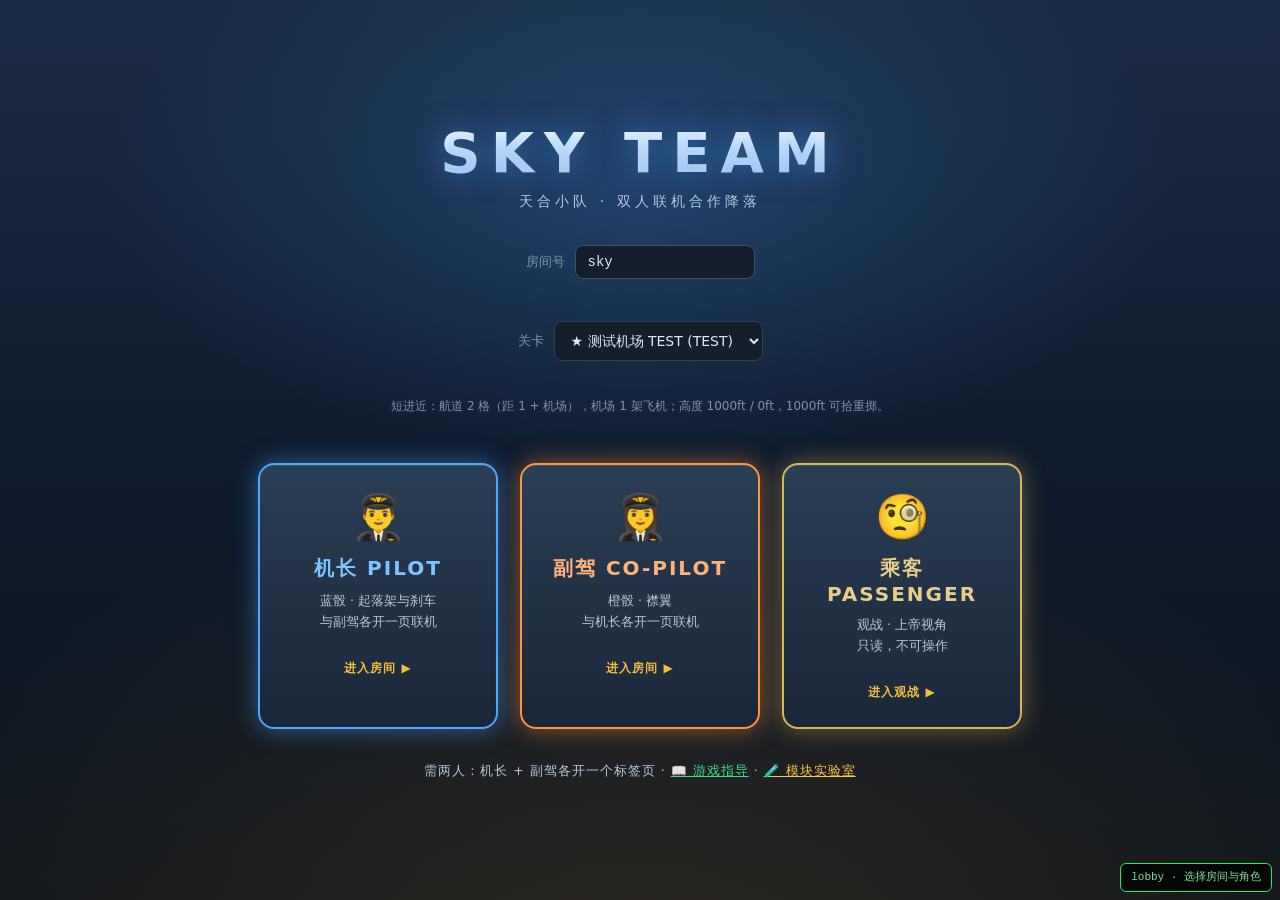
==== commit 32102613: "添加游戏指导页，方便新手边玩边查界面说明。 在大厅与 README 增加 guide.html 入口，含流程时间线与可点击界面地图。  Co-authored-by: Cursor <cursorag" ====
--- a/index.html
+++ b/index.html
@@ -543,7 +543,7 @@
         <div class="enter">进入观战 ▶</div>
       </div>
     </div>
-    <div class="tip">需两人：机长 + 副驾各开一个标签页 · <a href="/test/module-lab.html" style="color:var(--amber)">🧪 模块实验室</a></div>
+    <div class="tip">需两人：机长 + 副驾各开一个标签页 · <a href="/guide.html" style="color:var(--green)">📖 游戏指导</a> · <a href="/test/module-lab.html" style="color:var(--amber)">🧪 模块实验室</a></div>
   </div>
 
   <!-- 兼容旧 id（隐藏） -->
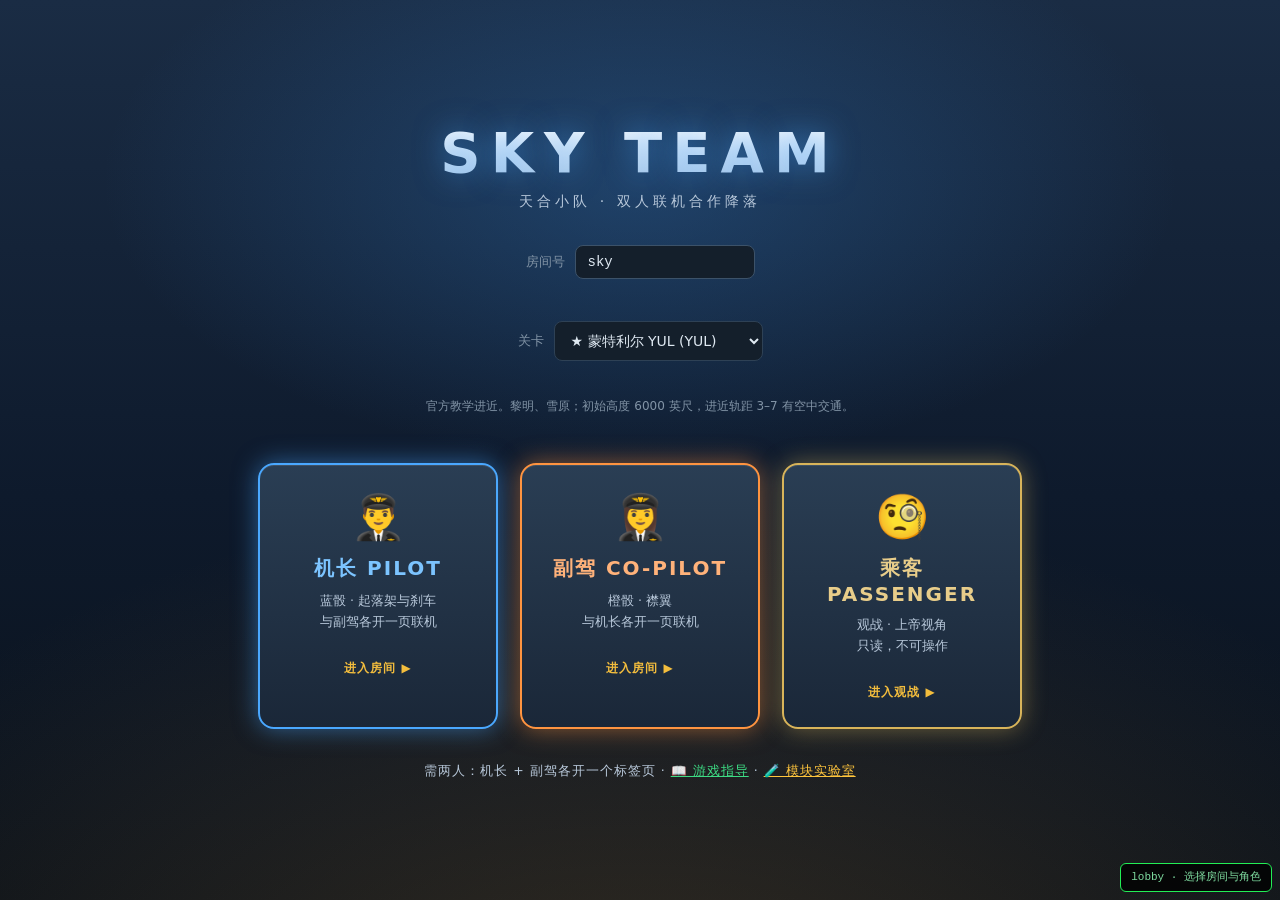
==== commit cf9807f4: "修正 YUL 航道、刹车初始值与咖啡修正取消逻辑。 YUL 进近轨改为距 6 起算；刹车标记 0→6；咖啡按净变化扣 token，取消选骰时清零预览。  Co-authored-by: Cursor " ====
--- a/index.html
+++ b/index.html
@@ -559,7 +559,7 @@
     <span class="chip">高度 <b id="chip-alt">7</b></span>
     <span class="chip">距机场 <b id="chip-dist">6</b></span>
     <span class="chip">姿态 <b id="chip-axis">0</b></span>
-    <span class="chip">刹车值 <b id="chip-brake">2</b></span>
+    <span class="chip">刹车值 <b id="chip-brake">0</b></span>
     <span class="chip">☕ <b id="chip-coffee">0/3</b></span>
     <span class="chip" id="mode-tag">联机</span>
     <span class="chip" id="peer-chip" style="display:none"></span>
@@ -595,7 +595,7 @@
       <li><b>集中精力</b>：共用 ☕ 槽 ×3，放置获得 token（上限 3）；<b>放置任意骰时</b>可消耗 ☕ 修正该骰 ±1（不越 1~6，不循环）。</li>
       <li><b>起落架（机长）×3</b>：限 1/2、3/4、5/6，任意顺序；每激活蓝标记 +1（初始 5，满档 8）。已激活槽可再放但无效果。</li>
       <li><b>襟翼（副驾）×4</b>：限 1/2→2/3→4/5→5/6 按序；每激活橙标记 +1（初始 8）。</li>
-      <li><b>刹车（机长）×3</b>：按序 2→4→6；每激活刹车值 +2（初始 2）。<b>着陆轮</b>（到机场且高度≤1）引擎和须 &lt; 刹车值。</li>
+      <li><b>刹车（机长）×3</b>：按序 2→4→6；每激活一档标记右移（初始 <b>0</b>，最高 <b>6</b>）。<b>着陆轮</b>（到机场且高度≤1）引擎和须 &lt; 刹车值；至少须激活第一档（标记 ≥2）才能刹停。</li>
     </ul>
     <h4>轨道</h4>
     <ul>
